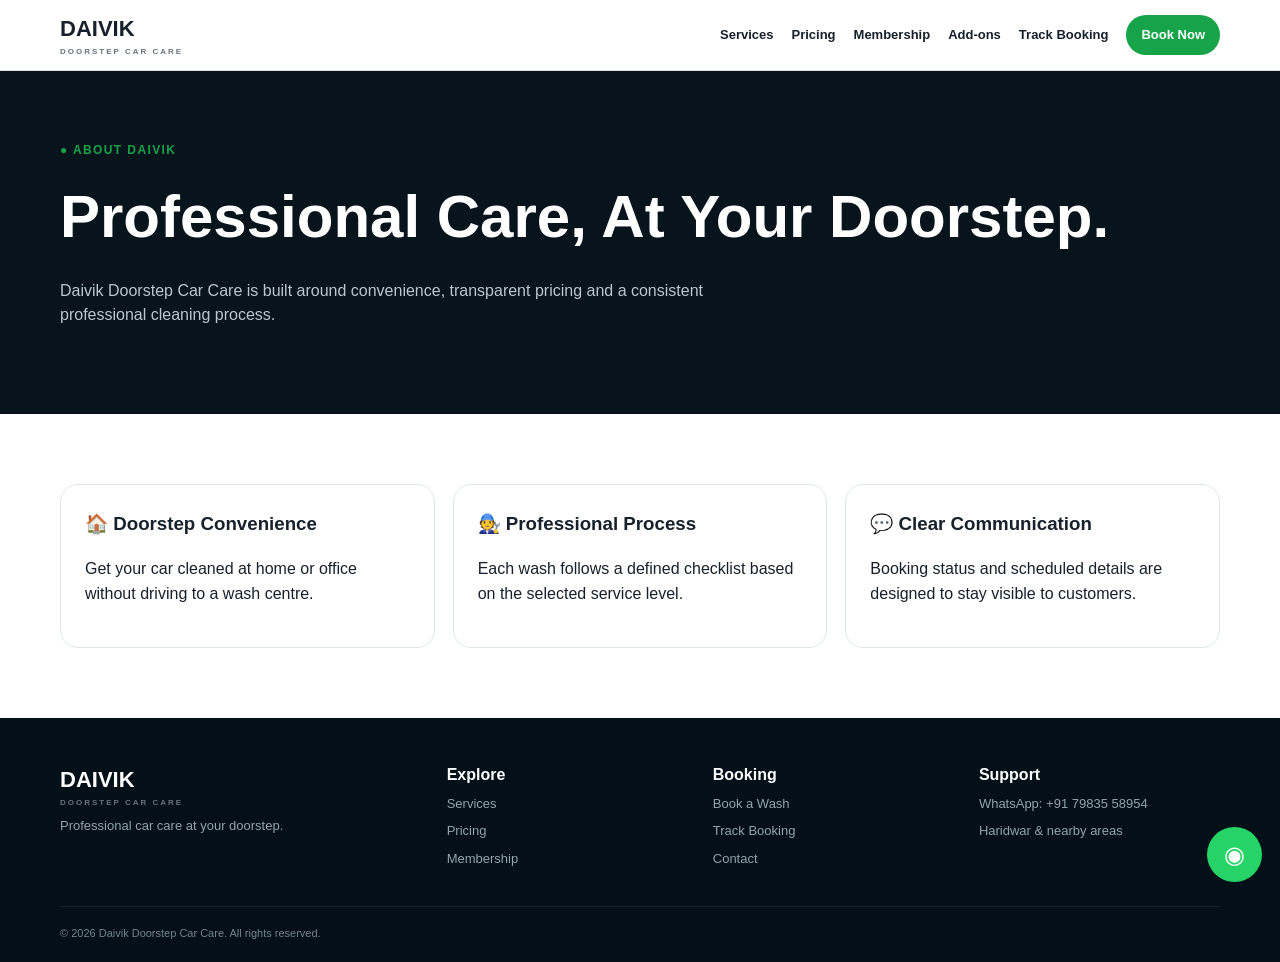
==== about.html @ 55633148 "feat: add dedicated about.html page" ====
<!doctype html><html lang="en"><head><meta charset="utf-8"><meta name="viewport" content="width=device-width,initial-scale=1"><title>About | Daivik Doorstep Car Care</title><link rel="stylesheet" href="assets/css/pages.css"></head><body><header><div class="c nav"><a class="logo" href="index.html">DAIVIK<small>DOORSTEP CAR CARE</small></a><nav id="nav"><a href="services.html">Services</a><a href="pricing.html">Pricing</a><a href="membership.html">Membership</a><a href="addons.html">Add-ons</a><a href="track.html">Track Booking</a><a class="cta" href="booking.html">Book Now</a></nav><button class="menu" onclick="siteNav()">☰</button></div></header><section class="pageHero"><div class="c"><div class="ey">● ABOUT DAIVIK</div><h1>Professional Care, At Your Doorstep.</h1><p>Daivik Doorstep Car Care is built around convenience, transparent pricing and a consistent professional cleaning process.</p></div></section><section class="sec"><div class="c"><div class="infoGrid"><div class="infoCard"><h3>🏠 Doorstep Convenience</h3><p>Get your car cleaned at home or office without driving to a wash centre.</p></div><div class="infoCard"><h3>🧑‍🔧 Professional Process</h3><p>Each wash follows a defined checklist based on the selected service level.</p></div><div class="infoCard"><h3>💬 Clear Communication</h3><p>Booking status and scheduled details are designed to stay visible to customers.</p></div></div></div></section><footer><div class="c"><div class="foot"><div><div class="logo">DAIVIK<small>DOORSTEP CAR CARE</small></div><p>Professional car care at your doorstep.</p></div><div><b>Explore</b><a href="services.html">Services</a><a href="pricing.html">Pricing</a><a href="membership.html">Membership</a></div><div><b>Booking</b><a href="booking.html">Book a Wash</a><a href="track.html">Track Booking</a><a href="contact.html">Contact</a></div><div><b>Support</b><p>WhatsApp: +91 79835 58954</p><p>Haridwar & nearby areas</p></div></div><div class="copy">© 2026 Daivik Doorstep Car Care. All rights reserved.</div></div></footer><a class="wa" href="https://wa.me/917983558954" target="_blank">◉</a><script src="assets/js/site.js"></script></body></html>
---- assets/css/pages.css ----
:root{--g:#16a34a;--b:#0879d1;--d:#07141c;--l:#f5f8f9;--t:#17212b;--m:#68757d;--border:#dfe7ea}
*{box-sizing:border-box}html{scroll-behavior:smooth}body{margin:0;font-family:Arial,sans-serif;color:var(--t);line-height:1.55;background:#fff}a{text-decoration:none;color:inherit}.c{width:min(1160px,calc(100% - 28px));margin:auto}.sec{padding:70px 0}.light{background:var(--l)}
header{position:sticky;top:0;z-index:50;background:#fffffff5;backdrop-filter:blur(12px);border-bottom:1px solid #ddd}.nav{height:70px;display:flex;justify-content:space-between;align-items:center}.logo{font-weight:900;font-size:22px}.logo small{display:block;font-size:8px;letter-spacing:2px;color:var(--m)}nav{display:flex;gap:18px;align-items:center;font-size:13px;font-weight:800}nav a:hover{color:var(--g)}nav a.cta{background:var(--g);color:#fff;padding:10px 15px;border-radius:20px}.menu{display:none;background:none;border:0;font-size:25px}
.hero{background:linear-gradient(90deg,rgba(4,16,23,.94),rgba(4,16,23,.55)),url('https://images.unsplash.com/photo-1683647115932-b33455fe6a3e?auto=format&fit=crop&fm=jpg&q=82&w=2200') center/cover;color:#fff;padding:110px 0}.hero h1{font-size:clamp(42px,7vw,72px);line-height:1;margin:18px 0;max-width:780px}.hero h1 span{color:#5ee783}.hero p{font-size:18px;color:#c8d5da;max-width:680px}.badge{display:inline-block;border:1px solid #ffffff30;background:#ffffff12;padding:8px 12px;border-radius:30px;font-size:12px;font-weight:800}.btn{border:0;border-radius:10px;padding:13px 19px;font-weight:800;display:inline-block;cursor:pointer}.green{background:var(--g);color:#fff}.outlineDark{border:1px solid #ccd5d9;color:#25343d;background:#fff}.outline{border:1px solid #ffffff35;color:#fff;margin-left:8px}
.heading{text-align:center;max-width:760px;margin:0 auto 38px}.ey{color:var(--g);font-size:12px;font-weight:900;letter-spacing:1.4px}.heading h2{font-size:clamp(30px,5vw,45px);line-height:1.05;margin:8px 0}.heading p{color:var(--m)}
.cards,.members,.why,.steps,.reviews{display:grid;grid-template-columns:repeat(3,1fr);gap:20px}.card,.member,.why>div,.step,.review{background:#fff;border:1px solid #e1e7ea;border-radius:20px;overflow:hidden;box-shadow:0 8px 28px #07141c0a}.card:hover,.member:hover,.why>div:hover,.step:hover,.review:hover{transform:translateY(-4px);box-shadow:0 18px 40px #07141c18}.card,.member,.why>div,.step,.review{transition:.25s}.head,.mhead{padding:24px}.basic .head{background:#dcfce7}.medium .head{background:#e0f2fe}.premium .head{background:#fff2c6}.name,.mname{font-size:25px;font-weight:900}.price,.mprice{font-size:30px;font-weight:950}.body,.mbody,.why>div,.step,.review{padding:23px}.body ul,.mbody ul{list-style:none;padding:0;margin:0 0 20px;display:grid;gap:9px}.body li,.mbody li{font-size:14px;color:#52606a}.wide{width:100%}.ribbon,.pill{background:var(--b);color:#fff;padding:5px 9px;font-size:10px;font-weight:900;border-radius:0 0 8px 8px}.card,.member{position:relative}.ribbon{position:absolute;right:15px}.pill{position:absolute;right:15px;top:15px;border-radius:20px}.table{overflow:auto;border:1px solid #ddd;border-radius:18px;background:#fff}.table table{width:100%;min-width:760px;border-collapse:collapse}.table th,.table td{padding:15px;border-bottom:1px solid #e5e9eb;text-align:center}.table th{background:var(--d);color:#fff}.table th:nth-child(2){background:var(--g)}.table th:nth-child(3){background:var(--b)}.table th:nth-child(4){background:#b97900}.table th:first-child,.table td:first-child{text-align:left}.table td{font-weight:750}.mhead{color:#fff}.member.basic .mhead{background:#128f40}.member.medium .mhead{background:#0879d1}.member.premium .mhead{background:#b97900}
.addons{display:grid;grid-template-columns:repeat(5,1fr);gap:10px}.addon{background:#fff;border:1px solid #e1e7ea;border-radius:13px;padding:15px;text-align:center;font-size:13px}.addon b{color:var(--g)}.area{background:linear-gradient(135deg,#128f40,#075b30);color:#fff;padding:45px;border-radius:24px}.tags{display:flex;flex-wrap:wrap;gap:7px}.tag{padding:7px 10px;background:#ffffff18;border-radius:20px;font-size:11px}.faq{max-width:850px;margin:auto}details{background:#fff;border:1px solid #ddd;border-radius:10px;padding:15px;margin-bottom:8px}summary{font-weight:800;cursor:pointer}details p{color:var(--m)}
.pageHero{background:var(--d);color:#fff;padding:70px 0}.pageHero h1{font-size:clamp(38px,6vw,60px);margin:10px 0}.pageHero p{color:#b8c8ce;max-width:700px}.infoGrid{display:grid;grid-template-columns:repeat(3,1fr);gap:18px}.infoCard{padding:24px;border:1px solid var(--border);border-radius:18px;background:#fff}.infoCard h3{margin-top:0}.priceNote{padding:15px;border-radius:12px;background:#eef8f1;color:#146c38;font-weight:700;margin:18px 0}
.bookingSection{background:linear-gradient(135deg,#06131b,#0b3d30);padding:75px 0;color:#fff}.bookingPanel{background:#fff;color:var(--t);border-radius:28px;padding:25px;box-shadow:0 25px 80px #0005;max-width:1000px;margin:auto}.formGrid{display:grid;grid-template-columns:1fr 1fr;gap:14px}.formGrid label{display:block;font-size:10px;font-weight:900;color:#68757d;margin-bottom:6px;letter-spacing:.5px}.fullField{grid-column:1/-1}.formGrid input,.formGrid select,.formGrid textarea,.trackBox input{width:100%;padding:12px;border:1px solid var(--border);border-radius:9px;background:#fff}.locationTools{display:flex;gap:10px;flex-wrap:wrap;margin-top:8px}.mapWrap{display:none;margin-top:12px;border:1px solid var(--border);border-radius:16px;overflow:hidden}.mapWrap.open{display:block}.bookingMap{height:280px}.distanceNotice{background:#eef8f1;color:#146c38;border-radius:10px;padding:10px 12px;font-size:12px;font-weight:800;margin-top:10px}.locationHint{font-size:11px;color:#7b898f;margin:6px 0 0}.bookingSummary{display:none;margin-top:20px;border:1px solid var(--border);border-radius:20px;padding:20px;background:#f8fbfc}.bookingSummary.show{display:block}.summaryGrid{display:grid;grid-template-columns:1fr 1fr;gap:16px;padding:18px 0}.summaryGrid small{display:block;color:#849198;font-size:9px;font-weight:900;margin-bottom:4px}.summaryGrid b{font-size:14px}.sumPrice{font-size:30px;color:var(--g);font-weight:950}.summaryActions{display:flex;gap:10px;margin-top:16px}.status{display:inline-block;padding:7px 11px;border-radius:20px;background:#fff3cd;color:#8a6500;font-weight:900;font-size:11px}.trackBox{max-width:650px;margin:auto;background:#fff;padding:25px;border-radius:22px;box-shadow:0 15px 45px #07141c12}.trackResult{margin-top:15px;padding:16px;border-radius:12px;background:#eef8f1;font-weight:800;display:none}.trackResult.show{display:block}
footer{background:#041017;color:#fff;padding:45px 0 20px}.foot{display:grid;grid-template-columns:1.5fr 1fr 1fr 1fr;gap:25px}.foot a,.foot p{display:block;color:#91a4ad;font-size:13px;margin:7px 0}.copy{border-top:1px solid #ffffff12;margin-top:30px;padding-top:18px;color:#71858e;font-size:11px}.wa{position:fixed;right:18px;bottom:18px;width:55px;height:55px;border-radius:50%;background:#25d366;color:#fff;display:grid;place-items:center;font-size:24px;z-index:60}
@media(max-width:900px){nav{display:none}.menu{display:block}.hero{padding:80px 0}.cards,.members,.why,.reviews,.infoGrid{grid-template-columns:1fr}.steps{grid-template-columns:1fr 1fr}.addons{grid-template-columns:repeat(3,1fr)}.foot{grid-template-columns:1fr 1fr}.formGrid{grid-template-columns:1fr}.fullField{grid-column:auto}}
@media(max-width:650px){.steps,.addons,.foot,.summaryGrid{grid-template-columns:1fr}.hero h1{font-size:45px}.hero{padding:65px 0}.bookingPanel{padding:16px}.summaryActions{flex-direction:column}}
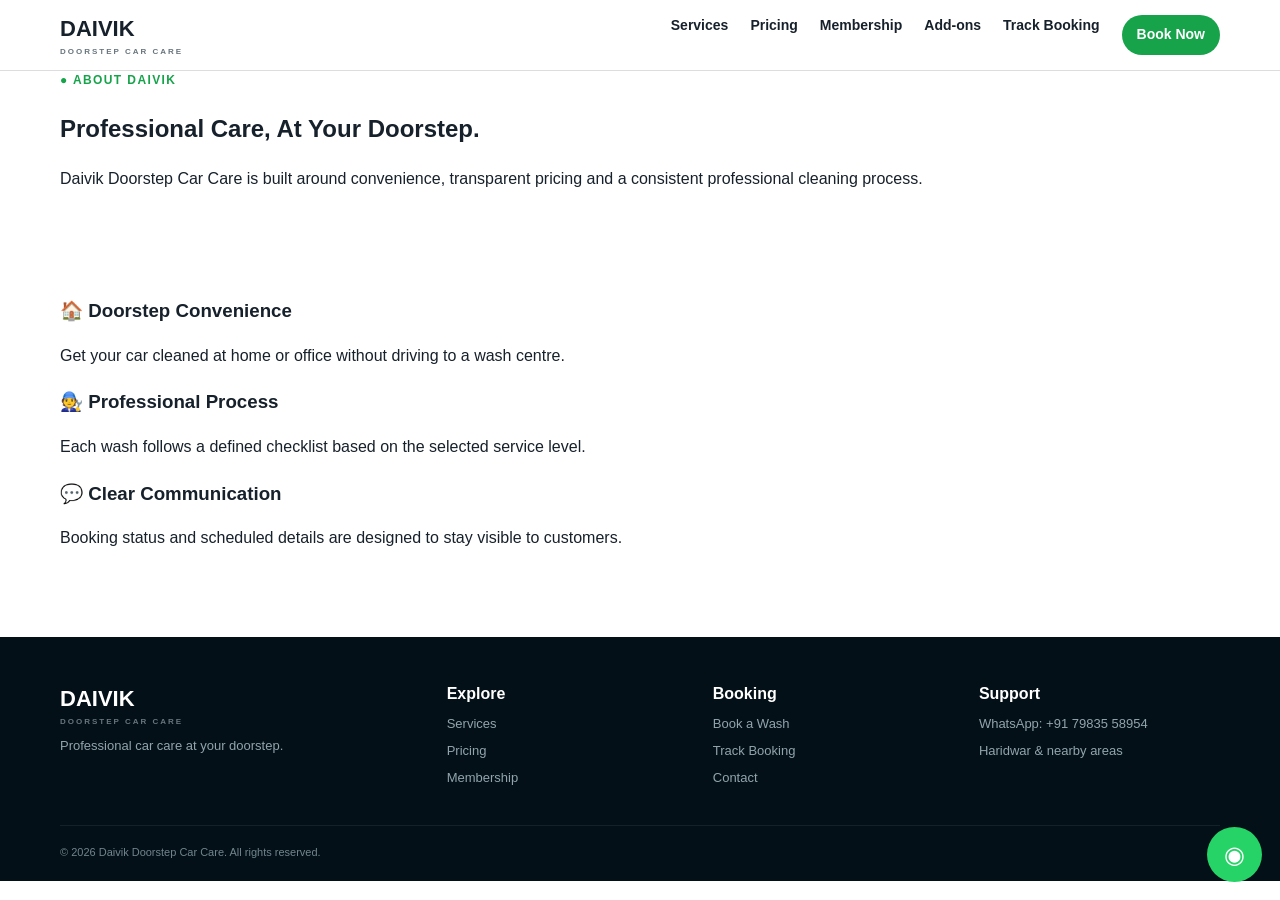
==== commit 2136d3a9: "fix: restore global UI styles across pages" ====
--- a/about.html
+++ b/about.html
@@ -1 +1 @@
-<!doctype html><html lang="en"><head><meta charset="utf-8"><meta name="viewport" content="width=device-width,initial-scale=1"><title>About | Daivik Doorstep Car Care</title><link rel="stylesheet" href="assets/css/pages.css"></head><body><header><div class="c nav"><a class="logo" href="index.html">DAIVIK<small>DOORSTEP CAR CARE</small></a><nav id="nav"><a href="services.html">Services</a><a href="pricing.html">Pricing</a><a href="membership.html">Membership</a><a href="addons.html">Add-ons</a><a href="track.html">Track Booking</a><a class="cta" href="booking.html">Book Now</a></nav><button class="menu" onclick="siteNav()">☰</button></div></header><section class="pageHero"><div class="c"><div class="ey">● ABOUT DAIVIK</div><h1>Professional Care, At Your Doorstep.</h1><p>Daivik Doorstep Car Care is built around convenience, transparent pricing and a consistent professional cleaning process.</p></div></section><section class="sec"><div class="c"><div class="infoGrid"><div class="infoCard"><h3>🏠 Doorstep Convenience</h3><p>Get your car cleaned at home or office without driving to a wash centre.</p></div><div class="infoCard"><h3>🧑‍🔧 Professional Process</h3><p>Each wash follows a defined checklist based on the selected service level.</p></div><div class="infoCard"><h3>💬 Clear Communication</h3><p>Booking status and scheduled details are designed to stay visible to customers.</p></div></div></div></section><footer><div class="c"><div class="foot"><div><div class="logo">DAIVIK<small>DOORSTEP CAR CARE</small></div><p>Professional car care at your doorstep.</p></div><div><b>Explore</b><a href="services.html">Services</a><a href="pricing.html">Pricing</a><a href="membership.html">Membership</a></div><div><b>Booking</b><a href="booking.html">Book a Wash</a><a href="track.html">Track Booking</a><a href="contact.html">Contact</a></div><div><b>Support</b><p>WhatsApp: +91 79835 58954</p><p>Haridwar & nearby areas</p></div></div><div class="copy">© 2026 Daivik Doorstep Car Care. All rights reserved.</div></div></footer><a class="wa" href="https://wa.me/917983558954" target="_blank">◉</a><script src="assets/js/site.js"></script></body></html>+<!doctype html><html lang="en"><head><meta charset="utf-8"><meta name="viewport" content="width=device-width,initial-scale=1"><title>About | Daivik Doorstep Car Care</title><link rel="stylesheet" href="assets/css/style.css"><link rel="stylesheet" href="assets/css/pages.css"></head><body><header><div class="c nav"><a class="logo" href="index.html">DAIVIK<small>DOORSTEP CAR CARE</small></a><nav id="nav"><a href="services.html">Services</a><a href="pricing.html">Pricing</a><a href="membership.html">Membership</a><a href="addons.html">Add-ons</a><a href="track.html">Track Booking</a><a class="cta" href="booking.html">Book Now</a></nav><button class="menu" onclick="siteNav()">☰</button></div></header><section class="pageHero"><div class="c"><div class="ey">● ABOUT DAIVIK</div><h1>Professional Care, At Your Doorstep.</h1><p>Daivik Doorstep Car Care is built around convenience, transparent pricing and a consistent professional cleaning process.</p></div></section><section class="sec"><div class="c"><div class="infoGrid"><div class="infoCard"><h3>🏠 Doorstep Convenience</h3><p>Get your car cleaned at home or office without driving to a wash centre.</p></div><div class="infoCard"><h3>🧑‍🔧 Professional Process</h3><p>Each wash follows a defined checklist based on the selected service level.</p></div><div class="infoCard"><h3>💬 Clear Communication</h3><p>Booking status and scheduled details are designed to stay visible to customers.</p></div></div></div></section><footer><div class="c"><div class="foot"><div><div class="logo">DAIVIK<small>DOORSTEP CAR CARE</small></div><p>Professional car care at your doorstep.</p></div><div><b>Explore</b><a href="services.html">Services</a><a href="pricing.html">Pricing</a><a href="membership.html">Membership</a></div><div><b>Booking</b><a href="booking.html">Book a Wash</a><a href="track.html">Track Booking</a><a href="contact.html">Contact</a></div><div><b>Support</b><p>WhatsApp: +91 79835 58954</p><p>Haridwar & nearby areas</p></div></div><div class="copy">© 2026 Daivik Doorstep Car Care. All rights reserved.</div></div></footer><a class="wa" href="https://wa.me/917983558954" target="_blank">◉</a><script src="assets/js/site.js"></script></body></html>
--- a/assets/css/style.css
+++ b/assets/css/style.css
@@ -0,0 +1,4 @@
+:root{--g:#16a34a;--b:#0879d1;--y:#c98b00;--d:#07141c;--l:#f5f8f9;--t:#17212b;--m:#68757d}*{box-sizing:border-box}html{scroll-behavior:smooth}body{margin:0;font-family:Arial,sans-serif;color:var(--t);line-height:1.55}a{text-decoration:none;color:inherit}.c{width:min(1160px,calc(100% - 28px));margin:auto}.sec{padding:70px 0}.light{background:var(--l)}header{position:sticky;top:0;z-index:20;background:#fffffff2;border-bottom:1px solid #ddd}.nav{height:70px;display:flex;justify-content:space-between;align-items:center}.logo{font-weight:900;font-size:22px}.logo small{display:block;font-size:8px;letter-spacing:2px;color:var(--m)}nav{display:flex;gap:22px;font-size:14px;font-weight:700}nav a:last-child{background:var(--g);color:#fff;padding:9px 15px;border-radius:20px}.menu{display:none;background:none;border:0;font-size:25px}.hero{background-image:linear-gradient(90deg,rgba(4,16,23,.94) 0%,rgba(4,16,23,.78) 42%,rgba(4,16,23,.28) 100%),url('https://images.unsplash.com/photo-1683647115932-b33455fe6a3e?auto=format&fit=crop&fm=jpg&q=82&w=2200');background-position:center;background-size:cover;background-repeat:no-repeat;color:#fff;padding:95px 0}.heroGrid{display:grid;grid-template-columns:1fr 1fr;gap:45px;align-items:center}.hero h1{font-size:clamp(42px,6vw,72px);line-height:1;letter-spacing:-3px;margin:20px 0}.hero h1 span{color:#5ee783}.hero p{color:#c8d5da;font-size:18px}.btn{border:0;border-radius:10px;padding:13px 19px;font-weight:800;display:inline-block;cursor:pointer}.green{background:var(--g);color:#fff}.outline{border:1px solid #ffffff35;color:#fff;margin-left:8px}.visual{height:350px;border:1px solid #ffffff20;border-radius:25px;display:grid;place-items:center;background:#ffffff09;font-size:145px}.quick{margin-top:-50px;position:relative}.box{background:#fff;padding:24px;border-radius:20px;box-shadow:0 15px 45px #07141c18}.grid4{display:grid;grid-template-columns:1fr 1fr 1fr auto;gap:10px}.field label{display:block;font-size:11px;font-weight:800;color:var(--m);margin-bottom:5px}select,input,textarea{width:100%;padding:12px;border:1px solid #dfe5e8;border-radius:9px;background:#fff}.result{display:none;margin-top:14px;background:#e9faee;padding:12px;border-radius:10px;align-items:center;justify-content:space-between}.result.show{display:flex}.heading{text-align:center;max-width:720px;margin:0 auto 38px}.ey{color:var(--g);font-size:12px;font-weight:900;letter-spacing:1.4px}.heading h2{font-size:clamp(30px,5vw,45px);line-height:1.05;margin:8px 0}.heading p{color:var(--m)}.cards,.members,.why,.steps,.reviews{display:grid;grid-template-columns:repeat(3,1fr);gap:20px}.card,.member,.why>div,.step,.review{background:#fff;border:1px solid #e1e7ea;border-radius:20px;overflow:hidden;box-shadow:0 8px 28px #07141c0a}.card.pop{border:2px solid var(--b)}.head{padding:24px}.basic .head{background:#dcfce7}.medium .head{background:#e0f2fe}.premium .head{background:#fff2c6}.name{font-size:25px;font-weight:900}.price{font-size:35px;font-weight:950}.body,.mbody{padding:23px}.body ul,.mbody ul{list-style:none;padding:0;margin:0 0 20px;display:grid;gap:9px}.body li,.mbody li{font-size:14px;color:#52606a}.check{color:var(--g)}.wide{width:100%}.ribbon{position:absolute;right:15px;background:var(--b);color:#fff;padding:5px 9px;font-size:10px;font-weight:900;border-radius:0 0 8px 8px}.card{position:relative}.table{overflow:auto;border:1px solid #ddd;border-radius:18px;background:#fff}.table table{width:100%;min-width:760px;border-collapse:collapse}.table th,.table td{padding:15px;border-bottom:1px solid #e5e9eb;text-align:center}.table th{background:var(--d);color:#fff}.table th:first-child,.table td:first-child{text-align:left}.table th:nth-child(2){background:var(--g)}.table th:nth-child(3){background:var(--b)}.table th:nth-child(4){background:var(--y)}.table td{font-weight:750}.member{position:relative}.mhead{padding:24px;color:#fff}.member.basic .mhead{background:#128f40}.member.medium .mhead{background:#0879d1}.member.premium .mhead{background:#b97900}.mname{font-size:25px;font-weight:900}.mprice{font-size:29px;font-weight:950}.pill{position:absolute;right:15px;top:15px;background:#fff;color:var(--b);padding:5px 9px;border-radius:20px;font-size:9px;font-weight:900}.why>div,.step,.review{padding:23px}.why{grid-template-columns:repeat(3,1fr)}.steps{grid-template-columns:repeat(4,1fr)}.num{width:42px;height:42px;border-radius:50%;background:var(--d);color:#fff;display:grid;place-items:center;font-weight:900;margin-bottom:10px}.addons{display:grid;grid-template-columns:repeat(5,1fr);gap:10px}.addon{background:#fff;border:1px solid #e1e7ea;border-radius:13px;padding:15px;text-align:center;font-size:13px}.addon b{color:var(--g)}.ba{display:grid;grid-template-columns:1fr 1fr;gap:18px}.bac{height:270px;border-radius:20px;padding:25px;display:flex;align-items:end;color:#fff;background:linear-gradient(145deg,#555,#111)}.after{background:linear-gradient(145deg,#0b91c8,#082f3c)}.area{background:linear-gradient(135deg,#128f40,#075b30);color:#fff;padding:45px;border-radius:24px;display:grid;grid-template-columns:1.2fr .8fr;align-items:center}.area h2{font-size:44px;line-height:1;margin:0}.tags{display:flex;flex-wrap:wrap;gap:7px}.tag{padding:7px 10px;background:#ffffff18;border-radius:20px;font-size:11px}.faq{max-width:850px;margin:auto}details{background:#fff;border:1px solid #ddd;border-radius:10px;padding:15px;margin-bottom:8px}summary{font-weight:800;cursor:pointer}details p{color:var(--m)}.cta{background:var(--d);color:#fff;text-align:center;padding:85px 15px}.cta h2{font-size:clamp(35px,5vw,58px);line-height:1}.cta p{color:#b8c8ce}footer{background:#041017;color:#fff;padding:45px 0 20px}.foot{display:grid;grid-template-columns:1.5fr 1fr 1fr 1fr;gap:25px}.foot a,.foot p{display:block;color:#91a4ad;font-size:13px;margin:7px 0}.copy{border-top:1px solid #ffffff12;margin-top:30px;padding-top:18px;color:#71858e;font-size:11px}.wa{position:fixed;right:18px;bottom:18px;width:55px;height:55px;border-radius:50%;background:#25d366;color:#fff;display:grid;place-items:center;font-size:24px;z-index:30}.modal{display:none;position:fixed;inset:0;background:#000b;z-index:50;place-items:center;padding:15px;backdrop-filter:blur(8px)}.modal.open{display:grid}.modalBox{background:#fff;width:min(550px,100%);max-height:90vh;overflow:auto;border-radius:20px;padding:25px;position:relative}.close{position:absolute;right:12px;top:12px;border:0;border-radius:50%;width:32px;height:32px}.form{display:grid;grid-template-columns:1fr 1fr;gap:11px}.full{grid-column:1/-1}@media(max-width:900px){.heroGrid,.area{grid-template-columns:1fr}.grid4{grid-template-columns:1fr 1fr}.cards,.members,.why,.reviews{grid-template-columns:1fr}.steps{grid-template-columns:1fr 1fr}.addons{grid-template-columns:repeat(3,1fr)}.foot{grid-template-columns:1fr 1fr}}@media(max-width:650px){nav{display:none}.menu{display:block}.grid4,.steps,.ba,.addons,.foot,.form{grid-template-columns:1fr}.hero{padding:70px 0}.visual{height:220px;font-size:105px}.area{padding:30px}.result{flex-direction:column;align-items:stretch}.full{grid-column:auto}}
+.badge{display:inline-block;border:1px solid #ffffff25;background:#ffffff0d;padding:8px 12px;border-radius:30px;font-size:12px;font-weight:800;animation:fadeUp .7s ease both}.hero h1{animation:fadeUp .8s .1s ease both}.hero p{animation:fadeUp .8s .2s ease both}.hero .btn{animation:fadeUp .8s .3s ease both}.visual{animation:floatCar 4s ease-in-out infinite}.card,.member,.why>div,.step,.review,.addon{transition:transform .3s ease,box-shadow .3s ease}.card:hover,.member:hover,.why>div:hover,.step:hover,.review:hover,.addon:hover{transform:translateY(-6px);box-shadow:0 18px 40px #07141c18}.ey{animation:fadeUp .6s ease both}.bookingSection{background:linear-gradient(135deg,#06131b,#0b3d30);overflow:hidden}.bookingIntro{text-align:center;max-width:760px;margin:0 auto 28px}.bookingIntro h2{font-size:clamp(35px,5vw,58px);line-height:1;margin:10px 0}.bookingIntro h2 span{color:#5ee783}.bookingIntro p{color:#b8c8ce}.bookingPanel{background:#fff;color:var(--t);border-radius:28px;padding:25px;box-shadow:0 25px 80px #0005;max-width:1000px;margin:auto}.bookingProgress{display:flex;align-items:center;justify-content:center;gap:12px;font-size:11px;font-weight:900;margin-bottom:22px;color:#91a0a8}.bookingProgress span.active{color:var(--g)}.bookingProgress i{height:1px;width:45px;background:#dce3e6}.formGrid{display:grid;grid-template-columns:1fr 1fr;gap:14px}.formGrid label{display:block;font-size:10px;font-weight:900;color:#68757d;margin-bottom:6px;letter-spacing:.5px}.formGrid label span{font-weight:600;color:#9aa6ab}.fullField{grid-column:1/-1}.confirmBtn{margin-top:18px;width:100%;padding:15px}.bookingSummary{display:none;margin-top:20px;border:1px solid #dce5e8;border-radius:20px;padding:20px;background:#f8fbfc}.bookingSummary.show{display:block;animation:fadeUp .45s ease both}.summaryTop{display:flex;justify-content:space-between;color:var(--g);font-size:11px;font-weight:900}.summaryMain{display:flex;justify-content:space-between;gap:20px;border-bottom:1px solid #e1e7ea;padding:18px 0}.summaryMain h3{margin:3px 0;font-size:24px}.summaryMain p{margin:0;color:var(--m)}.sumPrice{text-align:right}.sumPrice strong{display:block;font-size:30px;color:var(--g)}.summaryGrid{display:grid;grid-template-columns:1fr 1fr;gap:16px;padding:18px 0}.summaryGrid small{display:block;color:#849198;font-size:9px;font-weight:900;margin-bottom:4px}.summaryGrid b{font-size:14px}.savedNotice{background:#e9faee;color:#14733a;padding:12px;border-radius:10px;font-size:12px;font-weight:700}.summaryActions{display:flex;gap:10px;margin-top:16px}.outlineDark{border:1px solid #ccd5d9;color:#25343d;background:#fff}.bookingPanel input:focus,.bookingPanel select:focus,.bookingPanel textarea:focus{outline:2px solid #16a34a22;border-color:#16a34a}@keyframes fadeUp{from{opacity:0;transform:translateY(16px)}to{opacity:1;transform:translateY(0)}}@keyframes floatCar{0%,100%{transform:translateY(0)}50%{transform:translateY(-9px)}}@media(max-width:650px){.formGrid,.summaryGrid{grid-template-columns:1fr}.fullField{grid-column:auto}.bookingPanel{padding:16px}.bookingProgress{font-size:9px;gap:6px}.bookingProgress i{width:15px}.summaryMain{flex-direction:column}.sumPrice{text-align:left}.summaryActions{flex-direction:column}}
+/* Premium motion upgrade */
+.hero h1{animation:heroIn .9s ease both}.hero p{animation:heroIn 1.1s .1s ease both}.hero .btn{animation:heroIn 1.2s .18s ease both}.card,.member,.why>div,.step,.review,.addon{transition:transform .25s ease,box-shadow .25s ease,border-color .25s ease}.card:hover,.member:hover,.why>div:hover,.step:hover,.review:hover,.addon:hover{transform:translateY(-6px);box-shadow:0 18px 45px #07141c18}.box{animation:lift .7s ease both}.heading h2{animation:fadeUp .7s ease both}.visual{animation:pulseGlow 4s ease-in-out infinite}.btn{transition:transform .2s ease,box-shadow .2s ease}.btn:hover{transform:translateY(-2px);box-shadow:0 8px 20px #07141c22}@keyframes heroIn{from{opacity:0;transform:translateY(20px)}to{opacity:1;transform:none}}@keyframes lift{from{opacity:0;transform:translateY(25px)}to{opacity:1;transform:none}}@keyframes fadeUp{from{opacity:0;transform:translateY(12px)}to{opacity:1;transform:none}}@keyframes pulseGlow{0%,100%{transform:scale(1)}50%{transform:scale(1.025)}}@media(prefers-reduced-motion:reduce){*,*:before,*:after{animation:none!important;transition:none!important}}
--- a/assets/css/pages.css
+++ b/assets/css/pages.css
@@ -1,12 +1,69 @@
-:root{--g:#16a34a;--b:#0879d1;--d:#07141c;--l:#f5f8f9;--t:#17212b;--m:#68757d;--border:#dfe7ea}
-*{box-sizing:border-box}html{scroll-behavior:smooth}body{margin:0;font-family:Arial,sans-serif;color:var(--t);line-height:1.55;background:#fff}a{text-decoration:none;color:inherit}.c{width:min(1160px,calc(100% - 28px));margin:auto}.sec{padding:70px 0}.light{background:var(--l)}
-header{position:sticky;top:0;z-index:50;background:#fffffff5;backdrop-filter:blur(12px);border-bottom:1px solid #ddd}.nav{height:70px;display:flex;justify-content:space-between;align-items:center}.logo{font-weight:900;font-size:22px}.logo small{display:block;font-size:8px;letter-spacing:2px;color:var(--m)}nav{display:flex;gap:18px;align-items:center;font-size:13px;font-weight:800}nav a:hover{color:var(--g)}nav a.cta{background:var(--g);color:#fff;padding:10px 15px;border-radius:20px}.menu{display:none;background:none;border:0;font-size:25px}
-.hero{background:linear-gradient(90deg,rgba(4,16,23,.94),rgba(4,16,23,.55)),url('https://images.unsplash.com/photo-1683647115932-b33455fe6a3e?auto=format&fit=crop&fm=jpg&q=82&w=2200') center/cover;color:#fff;padding:110px 0}.hero h1{font-size:clamp(42px,7vw,72px);line-height:1;margin:18px 0;max-width:780px}.hero h1 span{color:#5ee783}.hero p{font-size:18px;color:#c8d5da;max-width:680px}.badge{display:inline-block;border:1px solid #ffffff30;background:#ffffff12;padding:8px 12px;border-radius:30px;font-size:12px;font-weight:800}.btn{border:0;border-radius:10px;padding:13px 19px;font-weight:800;display:inline-block;cursor:pointer}.green{background:var(--g);color:#fff}.outlineDark{border:1px solid #ccd5d9;color:#25343d;background:#fff}.outline{border:1px solid #ffffff35;color:#fff;margin-left:8px}
-.heading{text-align:center;max-width:760px;margin:0 auto 38px}.ey{color:var(--g);font-size:12px;font-weight:900;letter-spacing:1.4px}.heading h2{font-size:clamp(30px,5vw,45px);line-height:1.05;margin:8px 0}.heading p{color:var(--m)}
-.cards,.members,.why,.steps,.reviews{display:grid;grid-template-columns:repeat(3,1fr);gap:20px}.card,.member,.why>div,.step,.review{background:#fff;border:1px solid #e1e7ea;border-radius:20px;overflow:hidden;box-shadow:0 8px 28px #07141c0a}.card:hover,.member:hover,.why>div:hover,.step:hover,.review:hover{transform:translateY(-4px);box-shadow:0 18px 40px #07141c18}.card,.member,.why>div,.step,.review{transition:.25s}.head,.mhead{padding:24px}.basic .head{background:#dcfce7}.medium .head{background:#e0f2fe}.premium .head{background:#fff2c6}.name,.mname{font-size:25px;font-weight:900}.price,.mprice{font-size:30px;font-weight:950}.body,.mbody,.why>div,.step,.review{padding:23px}.body ul,.mbody ul{list-style:none;padding:0;margin:0 0 20px;display:grid;gap:9px}.body li,.mbody li{font-size:14px;color:#52606a}.wide{width:100%}.ribbon,.pill{background:var(--b);color:#fff;padding:5px 9px;font-size:10px;font-weight:900;border-radius:0 0 8px 8px}.card,.member{position:relative}.ribbon{position:absolute;right:15px}.pill{position:absolute;right:15px;top:15px;border-radius:20px}.table{overflow:auto;border:1px solid #ddd;border-radius:18px;background:#fff}.table table{width:100%;min-width:760px;border-collapse:collapse}.table th,.table td{padding:15px;border-bottom:1px solid #e5e9eb;text-align:center}.table th{background:var(--d);color:#fff}.table th:nth-child(2){background:var(--g)}.table th:nth-child(3){background:var(--b)}.table th:nth-child(4){background:#b97900}.table th:first-child,.table td:first-child{text-align:left}.table td{font-weight:750}.mhead{color:#fff}.member.basic .mhead{background:#128f40}.member.medium .mhead{background:#0879d1}.member.premium .mhead{background:#b97900}
-.addons{display:grid;grid-template-columns:repeat(5,1fr);gap:10px}.addon{background:#fff;border:1px solid #e1e7ea;border-radius:13px;padding:15px;text-align:center;font-size:13px}.addon b{color:var(--g)}.area{background:linear-gradient(135deg,#128f40,#075b30);color:#fff;padding:45px;border-radius:24px}.tags{display:flex;flex-wrap:wrap;gap:7px}.tag{padding:7px 10px;background:#ffffff18;border-radius:20px;font-size:11px}.faq{max-width:850px;margin:auto}details{background:#fff;border:1px solid #ddd;border-radius:10px;padding:15px;margin-bottom:8px}summary{font-weight:800;cursor:pointer}details p{color:var(--m)}
-.pageHero{background:var(--d);color:#fff;padding:70px 0}.pageHero h1{font-size:clamp(38px,6vw,60px);margin:10px 0}.pageHero p{color:#b8c8ce;max-width:700px}.infoGrid{display:grid;grid-template-columns:repeat(3,1fr);gap:18px}.infoCard{padding:24px;border:1px solid var(--border);border-radius:18px;background:#fff}.infoCard h3{margin-top:0}.priceNote{padding:15px;border-radius:12px;background:#eef8f1;color:#146c38;font-weight:700;margin:18px 0}
-.bookingSection{background:linear-gradient(135deg,#06131b,#0b3d30);padding:75px 0;color:#fff}.bookingPanel{background:#fff;color:var(--t);border-radius:28px;padding:25px;box-shadow:0 25px 80px #0005;max-width:1000px;margin:auto}.formGrid{display:grid;grid-template-columns:1fr 1fr;gap:14px}.formGrid label{display:block;font-size:10px;font-weight:900;color:#68757d;margin-bottom:6px;letter-spacing:.5px}.fullField{grid-column:1/-1}.formGrid input,.formGrid select,.formGrid textarea,.trackBox input{width:100%;padding:12px;border:1px solid var(--border);border-radius:9px;background:#fff}.locationTools{display:flex;gap:10px;flex-wrap:wrap;margin-top:8px}.mapWrap{display:none;margin-top:12px;border:1px solid var(--border);border-radius:16px;overflow:hidden}.mapWrap.open{display:block}.bookingMap{height:280px}.distanceNotice{background:#eef8f1;color:#146c38;border-radius:10px;padding:10px 12px;font-size:12px;font-weight:800;margin-top:10px}.locationHint{font-size:11px;color:#7b898f;margin:6px 0 0}.bookingSummary{display:none;margin-top:20px;border:1px solid var(--border);border-radius:20px;padding:20px;background:#f8fbfc}.bookingSummary.show{display:block}.summaryGrid{display:grid;grid-template-columns:1fr 1fr;gap:16px;padding:18px 0}.summaryGrid small{display:block;color:#849198;font-size:9px;font-weight:900;margin-bottom:4px}.summaryGrid b{font-size:14px}.sumPrice{font-size:30px;color:var(--g);font-weight:950}.summaryActions{display:flex;gap:10px;margin-top:16px}.status{display:inline-block;padding:7px 11px;border-radius:20px;background:#fff3cd;color:#8a6500;font-weight:900;font-size:11px}.trackBox{max-width:650px;margin:auto;background:#fff;padding:25px;border-radius:22px;box-shadow:0 15px 45px #07141c12}.trackResult{margin-top:15px;padding:16px;border-radius:12px;background:#eef8f1;font-weight:800;display:none}.trackResult.show{display:block}
-footer{background:#041017;color:#fff;padding:45px 0 20px}.foot{display:grid;grid-template-columns:1.5fr 1fr 1fr 1fr;gap:25px}.foot a,.foot p{display:block;color:#91a4ad;font-size:13px;margin:7px 0}.copy{border-top:1px solid #ffffff12;margin-top:30px;padding-top:18px;color:#71858e;font-size:11px}.wa{position:fixed;right:18px;bottom:18px;width:55px;height:55px;border-radius:50%;background:#25d366;color:#fff;display:grid;place-items:center;font-size:24px;z-index:60}
-@media(max-width:900px){nav{display:none}.menu{display:block}.hero{padding:80px 0}.cards,.members,.why,.reviews,.infoGrid{grid-template-columns:1fr}.steps{grid-template-columns:1fr 1fr}.addons{grid-template-columns:repeat(3,1fr)}.foot{grid-template-columns:1fr 1fr}.formGrid{grid-template-columns:1fr}.fullField{grid-column:auto}}
-@media(max-width:650px){.steps,.addons,.foot,.summaryGrid{grid-template-columns:1fr}.hero h1{font-size:45px}.hero{padding:65px 0}.bookingPanel{padding:16px}.summaryActions{flex-direction:column}}
+/* Premium 3D homepage */
+.hero3d{position:relative;overflow:hidden;min-height:680px;background:radial-gradient(circle at 72% 50%,#123b45 0,#07141c 38%,#030a0e 78%)}.hero3d:before{content:"";position:absolute;inset:0;background:linear-gradient(90deg,rgba(2,10,14,.98) 0%,rgba(2,10,14,.84) 42%,rgba(2,10,14,.25) 100%);z-index:0}.heroGlow{position:absolute;width:650px;height:650px;right:-130px;top:20px;border-radius:50%;background:radial-gradient(circle,#16a34a35 0,transparent 68%);filter:blur(8px);animation:pulseGlow 5s ease-in-out infinite}.hero3dGrid{position:relative;z-index:2;display:grid;grid-template-columns:1fr 1fr;align-items:center;gap:20px}.heroCopy{position:relative;z-index:3}.heroCopy p{max-width:600px}.heroStats{display:flex;gap:25px;margin-top:30px;color:#9fb1b8;font-size:11px}.heroStats b{display:block;color:#fff;font-size:19px;margin-bottom:2px}.carStage{height:500px;position:relative;perspective:1200px;display:grid;place-items:center}.carCard{position:relative;width:min(520px,90%);height:300px;transform:rotateX(9deg) rotateY(-15deg) rotateZ(-2deg);transform-style:preserve-3d;animation:carFloat 5s ease-in-out infinite;filter:drop-shadow(0 35px 35px #000b)}.carReflection{position:absolute;width:90%;height:65px;left:5%;bottom:-35px;background:radial-gradient(ellipse,#16a34a40,transparent 70%);filter:blur(12px);transform:rotateX(65deg)}.carVisual{position:absolute;left:5%;right:5%;top:70px;height:150px;background:linear-gradient(160deg,#e8f1f2,#8e9ca0 45%,#29343a 75%,#0d151a);border-radius:80px 105px 38px 35px;transform:skewX(-8deg);box-shadow:inset 0 3px 1px #fff9,inset -15px -15px 30px #0008,0 18px 35px #0009}.window{position:absolute;left:28%;top:12px;width:27%;height:65px;background:linear-gradient(135deg,#122d38,#061117);border:2px solid #9fc2c930;border-radius:22px 8px 5px 5px;transform:skewX(7deg)}.window.rear{left:56%;width:19%;border-radius:5px 18px 5px 5px}.headlight{position:absolute;right:7%;top:73px;width:34px;height:17px;border-radius:50%;background:#dffcff;box-shadow:0 0 22px #dffcff,0 0 45px #9deeff}.wheel{position:absolute;z-index:3;bottom:4px;width:64px;height:64px;border-radius:50%;background:radial-gradient(circle,#9ca7aa 0 18%,#20292e 19% 48%,#05090b 49% 100%);box-shadow:inset 0 0 0 6px #111,0 10px 14px #000a}.wheelL{left:18%}.wheelR{right:15%}.waterDrop{position:absolute;width:14px;height:20px;border-radius:70% 35% 65% 35%;background:linear-gradient(135deg,#dffcff,#56cfe1);box-shadow:0 0 12px #72e4f055;animation:dropFloat 3s ease-in-out infinite}.d1{left:14%;top:30%;animation-delay:.3s}.d2{right:8%;top:20%;animation-delay:1s}.d3{right:22%;bottom:18%;animation-delay:1.7s}.foam{position:absolute;right:4%;bottom:4%;font-size:9px;letter-spacing:2px;font-weight:900;color:#bcecf2;background:#ffffff12;border:1px solid #ffffff18;padding:8px 12px;border-radius:30px;backdrop-filter:blur(8px)}.orb{position:absolute;border-radius:50%;filter:blur(1px);opacity:.5}.orb1{width:12px;height:12px;background:#5ee783;left:10%;top:25%;box-shadow:0 0 25px #5ee783}.orb2{width:8px;height:8px;background:#7de8ff;right:15%;top:18%;box-shadow:0 0 20px #7de8ff}.stageLabel{position:absolute;bottom:25px;letter-spacing:3px;font-size:9px;color:#9eafb5;font-weight:900}.infoGrid3d .infoCard{position:relative;transform-style:preserve-3d;transition:transform .35s,box-shadow .35s}.infoGrid3d .infoCard:hover{transform:perspective(700px) rotateX(5deg) rotateY(-5deg) translateY(-8px);box-shadow:0 22px 45px #07141c20}.cardIcon{display:grid;place-items:center;width:46px;height:46px;border-radius:14px;background:linear-gradient(145deg,#fff,#eaf0f2);box-shadow:7px 7px 14px #07141c12,-5px -5px 12px #fff;margin-bottom:16px;font-size:19px;font-weight:900;color:var(--g)}.steps3d .step{transition:transform .3s,box-shadow .3s}.steps3d .step:hover{transform:perspective(700px) rotateX(4deg) translateY(-7px)}.area3d{display:flex;align-items:center;justify-content:space-between;gap:30px;box-shadow:0 25px 60px #075b3035}.lightEy{color:#a7e9bd;font-size:11px;font-weight:900;letter-spacing:2px}@keyframes carFloat{0%,100%{transform:rotateX(9deg) rotateY(-15deg) rotateZ(-2deg) translateY(0)}50%{transform:rotateX(7deg) rotateY(-11deg) rotateZ(-1deg) translateY(-12px)}}@keyframes dropFloat{0%,100%{transform:translateY(0) rotate(0);opacity:.35}50%{transform:translateY(-16px) rotate(8deg);opacity:1}}@keyframes pulseGlow{0%,100%{transform:scale(1);opacity:.7}50%{transform:scale(1.12);opacity:1}}
+@media(max-width:900px){.hero3d{min-height:auto}.hero3dGrid{grid-template-columns:1fr}.heroCopy{padding-top:20px}.carStage{height:390px;order:2}.carCard{width:460px;max-width:95%;transform:rotateX(7deg) rotateY(-10deg) rotateZ(-2deg)}.area3d{flex-direction:column;align-items:flex-start}.heroStats{gap:15px}.heroGlow{right:-280px}}@media(max-width:650px){.hero3d{padding-top:55px}.hero3d h1{font-size:44px}.heroCopy p{font-size:16px}.heroStats{flex-wrap:wrap}.carStage{height:330px}.carCard{height:240px}.carVisual{top:55px;height:125px}.wheel{width:53px;height:53px}.stageLabel{bottom:12px;font-size:7px}.heroCopy .outline{margin-top:8px}}
+
+/* Scroll reveal + motion system */
+html{scroll-behavior:smooth}
+body{overflow-x:hidden}
+.scroll-progress{position:fixed;top:0;left:0;width:0;height:3px;background:linear-gradient(90deg,#16a34a,#66e6ff);z-index:9999;box-shadow:0 0 12px #16a34a;pointer-events:none}
+.reveal{transform:translateY(38px);transition:opacity .8s cubic-bezier(.2,.7,.2,1),transform .8s cubic-bezier(.2,.7,.2,1)}
+.reveal.reveal-visible{opacity:1;transform:none}
+.reveal-left{transform:translateX(-45px);transition:opacity .8s ease,transform .8s cubic-bezier(.2,.7,.2,1)}
+.reveal-right{transform:translateX(45px);transition:opacity .8s ease,transform .8s cubic-bezier(.2,.7,.2,1)}
+.reveal-left.reveal-visible,.reveal-right.reveal-visible{opacity:1;transform:none}
+.reveal-scale{transform:scale(.9) translateY(20px);transition:opacity .75s ease,transform .75s cubic-bezier(.2,.7,.2,1)}
+.reveal-scale.reveal-visible{opacity:1;transform:scale(1) translateY(0)}
+.stagger-1{transition-delay:.06s}.stagger-2{transition-delay:.12s}.stagger-3{transition-delay:.18s}.stagger-4{transition-delay:.24s}.stagger-5{transition-delay:.30s}.stagger-6{transition-delay:.36s}
+.motion-card{transition:transform .45s cubic-bezier(.2,.7,.2,1),box-shadow .45s ease}
+.motion-card:hover{transform:translateY(-8px) rotateX(1deg);box-shadow:0 24px 55px rgba(0,0,0,.12)}
+.motion-title{display:inline-block}
+.motion-title .word{display:inline-block;opacity:0;transform:translateY(18px);animation:titleWord .65s cubic-bezier(.2,.7,.2,1) forwards}
+@keyframes titleWord{to{opacity:1;transform:none}}
+[data-parallax]{will-change:transform}
+@media(max-width:650px){.reveal{transform:translateY(25px)}.reveal-left{transform:translateX(-25px)}.reveal-right{transform:translateX(25px)}}
+@media(prefers-reduced-motion:reduce){html{scroll-behavior:auto}.reveal,.reveal-left,.reveal-right,.reveal-scale{opacity:1!important;transform:none!important;transition:none!important}.motion-title .word{opacity:1;transform:none;animation:none!important}.scroll-progress{display:none}}
+
+/* Safe motion: content remains visible even if JavaScript is unavailable */
+body.motion-ready .reveal{opacity:0}
+body.motion-ready .reveal-left,body.motion-ready .reveal-right,body.motion-ready .reveal-scale{opacity:0}
+
+/* Section-specific visual storytelling */
+.visualShowcase{padding:90px 0 20px;background:#071017;color:#fff;overflow:hidden}
+.visualSplit{display:grid;grid-template-columns:1fr 1fr;gap:70px;align-items:center;min-height:470px;margin-bottom:50px}
+.visualSplit.reverse .visualCopy{order:2}.visualSplit.reverse .visualPanel{order:1}
+.visualCopy .ey{font-size:11px;letter-spacing:2px;font-weight:900;color:#62e78b}
+.visualCopy h2{font-size:clamp(34px,4vw,58px);line-height:1.02;margin:14px 0 18px;letter-spacing:-1.8px}
+.visualCopy p{color:#a9b8bf;max-width:480px;font-size:16px;line-height:1.75;margin-bottom:28px}
+.visualPanel{height:390px;border-radius:30px;position:relative;overflow:hidden;background:linear-gradient(145deg,#10262d,#03090d);border:1px solid #ffffff12;box-shadow:0 35px 90px #0008;transform-style:preserve-3d}
+.visualPanel:after{content:"";position:absolute;inset:0;background:linear-gradient(125deg,#ffffff10,transparent 38%,#16a34a0a);pointer-events:none}
+.visualPanel label{position:absolute;left:24px;bottom:22px;font-size:9px;letter-spacing:2px;color:#b9c8cc;font-weight:900}
+.visualWash .shine{position:absolute;width:260px;height:260px;right:-50px;top:-70px;border-radius:50%;background:#59eaff20;filter:blur(5px)}
+.vCar{position:absolute;width:72%;height:120px;left:14%;top:135px;border-radius:70px 95px 30px 30px;background:linear-gradient(150deg,#f5fbfc,#829196 48%,#182227);transform:skewX(-8deg) rotateX(8deg);box-shadow:0 30px 35px #0008,inset 0 2px #fff}
+.vCar:before{content:"";position:absolute;left:28%;top:15px;width:43%;height:48px;background:linear-gradient(135deg,#102d38,#071117);border-radius:20px 8px 5px 5px;border:1px solid #b9e7ef55}
+.vCar i{position:absolute;bottom:-20px;width:55px;height:55px;border-radius:50%;background:radial-gradient(circle,#9ca7aa 0 20%,#151d21 21% 55%,#030506 56%);box-shadow:0 10px 15px #0008}
+.vCar i:first-child{left:15%}.vCar i:nth-child(2){right:12%}
+.vCar span{position:absolute;right:5%;top:52px;width:22px;height:11px;border-radius:50%;background:#eaffff;box-shadow:0 0 25px #bdf7ff}
+.foamCloud{position:absolute;top:75px;right:12%;display:flex;gap:5px}.foamCloud b{width:28px;height:28px;border-radius:50%;display:grid;place-items:center;background:#f2ffffdd;color:#77dce8;box-shadow:0 0 20px #bffaff66;animation:foamBob 2.4s ease-in-out infinite}.foamCloud b:nth-child(2){animation-delay:.3s}.foamCloud b:nth-child(3){animation-delay:.6s}
+.visualPrice{background:radial-gradient(circle at 50% 50%,#15453a,#071017 65%)}
+.priceFloat{position:absolute;left:16%;top:70px;width:210px;padding:22px;border:1px solid #ffffff20;border-radius:20px;background:#ffffff0d;backdrop-filter:blur(12px);transform:rotate(-7deg);box-shadow:0 25px 45px #0007;animation:floatPrice 4s ease-in-out infinite}
+.priceFloat.p2{left:auto;right:10%;top:195px;transform:rotate(7deg);animation-delay:1s}.priceFloat small,.priceFloat span{display:block;color:#a9bdc2;font-size:9px;letter-spacing:1.5px}.priceFloat strong{display:block;font-size:40px;margin:7px 0}
+.priceRing{position:absolute;left:50%;top:50%;transform:translate(-50%,-50%);width:100px;height:100px;border:1px solid #5de68b66;border-radius:50%;display:grid;place-items:center;font-size:38px;color:#68eb91;box-shadow:0 0 50px #16a34a33}
+.visualLocation{background:#06151a}.mapGrid{position:absolute;inset:0;background-image:linear-gradient(#ffffff08 1px,transparent 1px),linear-gradient(90deg,#ffffff08 1px,transparent 1px);background-size:42px 42px;transform:perspective(400px) rotateX(50deg) scale(1.5);transform-origin:center bottom}.mapPin,.homeDot{position:absolute;width:48px;height:48px;border-radius:50%;display:grid;place-items:center;font-size:25px;z-index:2}.mapPin{right:24%;top:38%;background:#16a34a;color:white;box-shadow:0 0 0 10px #16a34a22,0 0 35px #16a34a99}.homeDot{left:20%;bottom:27%;background:#dffcff;color:#0b343c;box-shadow:0 0 25px #8deeff99}.route{position:absolute;left:25%;bottom:35%;width:53%;height:90px;border-top:3px dashed #66e6ff99;border-radius:50%;transform:rotate(-15deg)}
+.btn.outline.dark{color:#e7f0f2;border-color:#ffffff30}
+@keyframes foamBob{50%{transform:translateY(-12px) scale(1.08)}}@keyframes floatPrice{50%{transform:rotate(-5deg) translateY(-12px)}} 
+@media(max-width:850px){.visualShowcase{padding:60px 0}.visualSplit,.visualSplit.reverse{grid-template-columns:1fr;gap:25px;min-height:0;margin-bottom:70px}.visualSplit.reverse .visualCopy,.visualSplit.reverse .visualPanel{order:initial}.visualCopy h2{font-size:38px}.visualPanel{height:310px}.vCar{top:115px}.priceFloat{transform:scale(.85) rotate(-7deg);left:5%}.priceFloat.p2{transform:scale(.85) rotate(7deg);right:2%}}
+
+/* FINAL COMBINED MOTION LAYER */
+.motion-section{position:relative;overflow:hidden}
+.motion-section::before{content:"";position:absolute;inset:-20%;background:radial-gradient(circle at 15% 50%,#16a34a10,transparent 28%),radial-gradient(circle at 85% 30%,#56dfff0b,transparent 25%);pointer-events:none}
+.motion-section .heading,.motion-section .step,.motion-section .infoCard,.motion-section .area3d{position:relative;z-index:1}
+.scroll-float{will-change:transform}
+.reveal{opacity:0;transform:translate3d(0,45px,0);transition:opacity .75s ease,transform .8s cubic-bezier(.2,.75,.2,1)}
+.reveal.reveal-visible{opacity:1;transform:translate3d(0,0,0)}
+.reveal-left{opacity:0;transform:translate3d(-55px,0,0);transition:opacity .8s ease,transform .85s cubic-bezier(.2,.75,.2,1)}
+.reveal-right{opacity:0;transform:translate3d(55px,0,0);transition:opacity .8s ease,transform .85s cubic-bezier(.2,.75,.2,1)}
+.reveal-left.reveal-visible,.reveal-right.reveal-visible{opacity:1;transform:none}
+.reveal-scale{opacity:0;transform:scale(.88) translateY(25px);transition:opacity .8s ease,transform .8s cubic-bezier(.2,.75,.2,1)}
+.reveal-scale.reveal-visible{opacity:1;transform:scale(1) translateY(0)}
+.stagger-1{transition-delay:.05s}.stagger-2{transition-delay:.12s}.stagger-3{transition-delay:.19s}.stagger-4{transition-delay:.26s}.stagger-5{transition-delay:.33s}.stagger-6{transition-delay:.40s}
+@media(prefers-reduced-motion:reduce){.reveal,.reveal-left,.reveal-right,.reveal-scale{opacity:1!important;transform:none!important;transition:none!important}}
